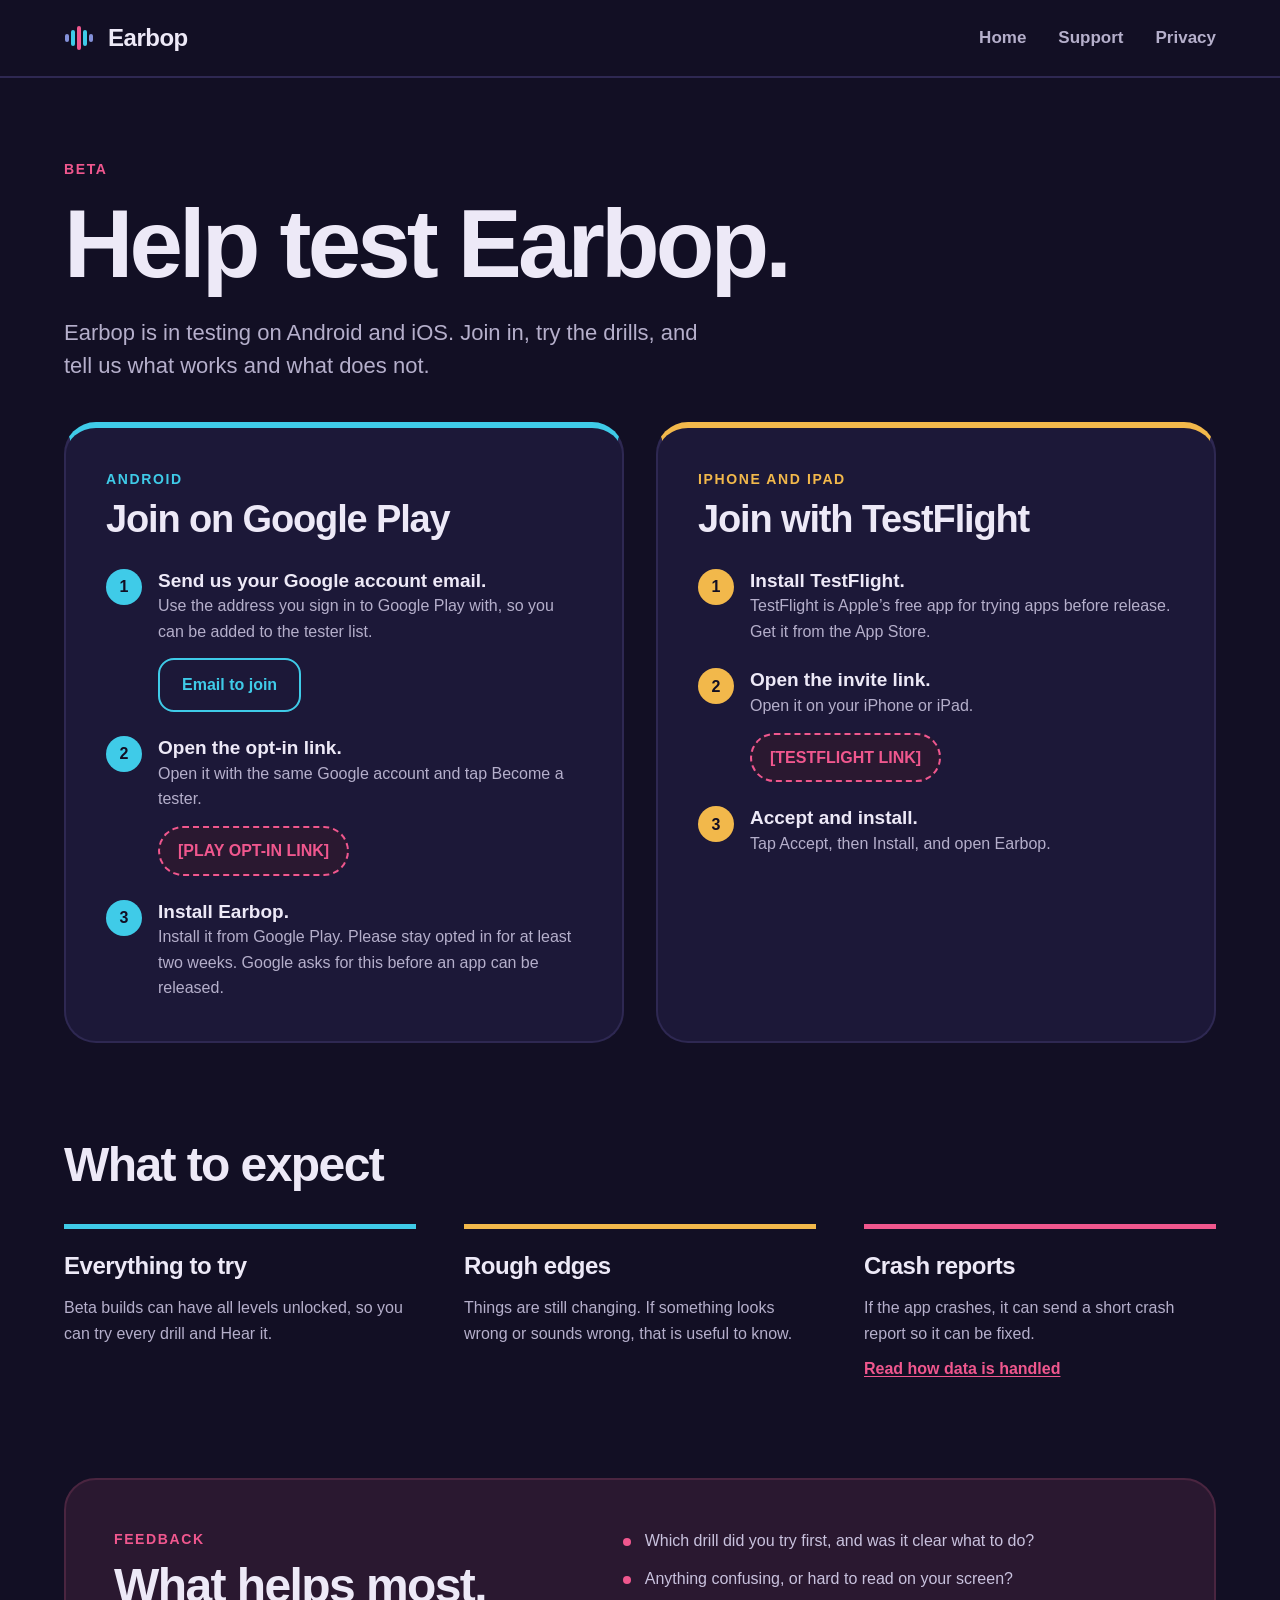
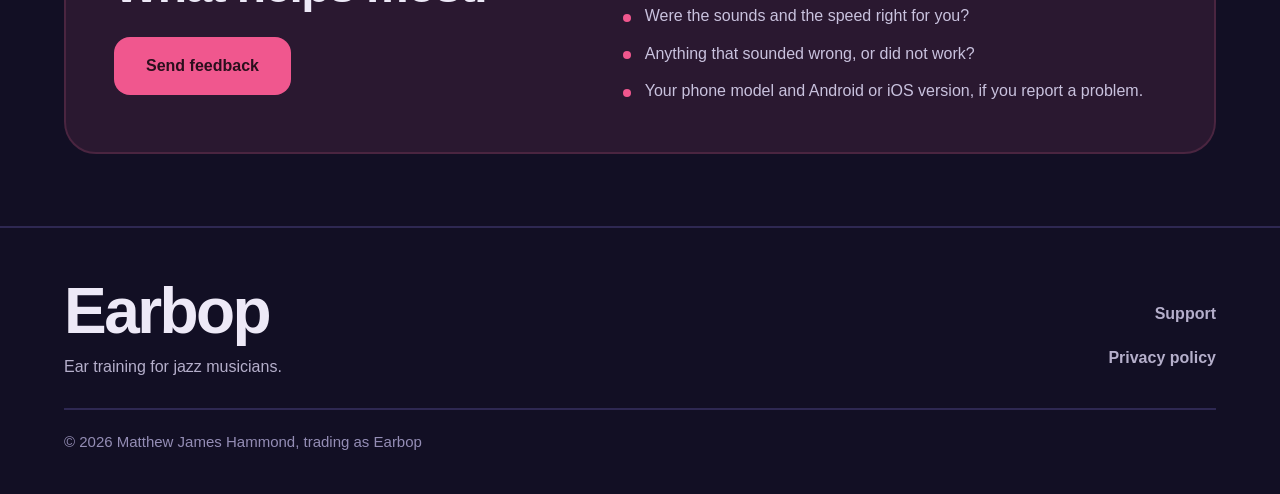
==== beta/index.html @ 89bf7027 "Build the full Earbop site: landing, beta, support, 404, shared shell New dark design (Lead sheet) w" ====
<!doctype html>
<html lang="en-GB">
<head>
<meta charset="utf-8">
<meta name="viewport" content="width=device-width, initial-scale=1">
<meta http-equiv="Content-Security-Policy" content="default-src 'none'; style-src 'self'; img-src 'self'; base-uri 'none'; form-action 'none'">
<meta name="referrer" content="no-referrer">
<meta name="robots" content="noindex">
<title>Join the Earbop beta</title>
<meta name="description" content="Help test Earbop, an ear-training app for jazz musicians, on Android and iPhone.">
<link rel="canonical" href="https://earbop.github.io/beta/">
<link rel="icon" href="/favicon.ico" sizes="any">
<link rel="icon" type="image/png" sizes="32x32" href="/assets/favicon-32.png">
<link rel="apple-touch-icon" href="/assets/apple-touch-icon.png">
<meta property="og:title" content="Join the Earbop beta">
<meta property="og:description" content="Help test Earbop, an ear-training app for jazz musicians, on Android and iPhone.">
<meta property="og:type" content="website">
<meta property="og:url" content="https://earbop.github.io/beta/">
<meta property="og:image" content="https://earbop.github.io/img/og-feature.png">
<meta name="twitter:card" content="summary_large_image">
<link rel="stylesheet" href="/css/site.css">
</head>
<body>
<a class="skip" href="#main">Skip to content</a>
<header class="site-header">
<div class="wrap">
<a class="brand" href="/"><svg width="32" height="30" viewBox="0 0 32 30" aria-hidden="true"><rect x="1" y="11" width="4" height="8" rx="2" fill="#8390D9"/><rect x="7" y="7" width="4" height="16" rx="2" fill="#3FCBE8"/><rect x="13" y="3" width="4" height="24" rx="2" fill="#F0578E"/><rect x="19" y="7" width="4" height="16" rx="2" fill="#3FCBE8"/><rect x="25" y="11" width="4" height="8" rx="2" fill="#8390D9"/></svg><span>Earbop</span></a>
<nav class="nav-desktop" aria-label="Main">
<a href="/">Home</a>
<a href="/support/">Support</a>
<a href="/privacy/">Privacy</a>
</nav>
<details class="menu">
<summary aria-label="Menu"><span class="menu-bars"></span></summary>
<nav class="menu-panel" aria-label="Main">
<a href="/">Home</a>
<a href="/support/">Support</a>
<a href="/privacy/">Privacy</a>
</nav>
</details>
</div>
</header>
<main id="main">
<div class="wrap page-top">
<p class="eyebrow c-pink">Beta</p>
<h1 class="page-h1">Help test Earbop.</h1>
<p class="lead">Earbop is in testing on Android and iOS. Join in, try the drills, and tell us what works and what does not.</p>

<div class="cards-2">
<section class="card beta-card c-cyan" aria-labelledby="android-h">
<p class="eyebrow">Android</p>
<h2 id="android-h">Join on Google Play</h2>
<ol class="how how-cyan">
<li><strong>Send us your Google account email.</strong><span>Use the address you sign in to Google Play with, so you can be added to the tester list.</span><br><a class="btn btn-outline c-cyan" href="mailto:matthewhammond@outlook.com?subject=Earbop%20beta%20tester">Email to join</a></li>
<li><strong>Open the opt-in link.</strong><span>Open it with the same Google account and tap Become a tester.</span><br><span class="link-pill placeholder">[PLAY OPT-IN LINK]</span></li>
<li><strong>Install Earbop.</strong><span>Install it from Google Play. Please stay opted in for at least two weeks. Google asks for this before an app can be released.</span></li>
</ol>
</section>
<section class="card beta-card c-amber" aria-labelledby="iphone-h">
<p class="eyebrow">iPhone and iPad</p>
<h2 id="iphone-h">Join with TestFlight</h2>
<ol class="how how-amber">
<li><strong>Install TestFlight.</strong><span>TestFlight is Apple&rsquo;s free app for trying apps before release. Get it from the App Store.</span></li>
<li><strong>Open the invite link.</strong><span>Open it on your iPhone or iPad.</span><br><span class="link-pill placeholder">[TESTFLIGHT LINK]</span></li>
<li><strong>Accept and install.</strong><span>Tap Accept, then Install, and open Earbop.</span></li>
</ol>
</section>
</div>
</div>

<section class="wrap page-section" aria-labelledby="expect-h">
<h2 class="section-h2" id="expect-h">What to expect</h2>
<div class="expect">
<div class="c-cyan"><h3>Everything to try</h3><p>Beta builds can have all levels unlocked, so you can try every drill and Hear it.</p></div>
<div class="c-amber"><h3>Rough edges</h3><p>Things are still changing. If something looks wrong or sounds wrong, that is useful to know.</p></div>
<div class="c-pink"><h3>Crash reports</h3><p>If the app crashes, it can send a short crash report so it can be fixed.</p><a class="more" href="/privacy/#crash-reports">Read how data is handled</a></div>
</div>
</section>

<section class="wrap" aria-labelledby="feedback-h">
<div class="tint feedback">
<div>
<p class="eyebrow c-pink">Feedback</p>
<h2 id="feedback-h">What helps most.</h2>
<a class="btn btn-primary" href="mailto:matthewhammond@outlook.com?subject=Earbop%20beta%20feedback">Send feedback</a>
</div>
<ul>
<li>Which drill did you try first, and was it clear what to do?</li>
<li>Anything confusing, or hard to read on your screen?</li>
<li>Were the sounds and the speed right for you?</li>
<li>Anything that sounded wrong, or did not work?</li>
<li>Your phone model and Android or iOS version, if you report a problem.</li>
</ul>
</div>
</section>
</main>
<footer class="site-footer">
<div class="wrap">
<div class="footer-top">
<div>
<span class="footer-word">Earbop</span>
<p class="footer-about">Ear training for jazz musicians.</p>
</div>
<nav class="footer-links" aria-label="Footer">
<a href="/support/">Support</a>
<a href="/privacy/">Privacy policy</a>
</nav>
</div>
<p class="footer-legal">&copy; 2026 Matthew James Hammond, trading as Earbop</p>
</div>
</footer>
</body>
</html>
---- css/site.css ----
/* Earbop site. One stylesheet, system fonts, no third-party requests, no inline styles (the CSP blocks them). */

:root {
  color-scheme: dark;

  --bg: #120f24;
  --surface: #1c1838;
  --border: #2e2852;
  --text: #ede9f7;
  --text-muted: #b5afcb;
  --text-subtle: #948db5;

  /* The four accents carry meaning: cyan = intervals, amber = chords, pink = enclosures, periwinkle = progressions. */
  --pink: #f0578e;
  --amber: #f2b84b;
  --cyan: #3fcbe8;
  --periwinkle: #8390d9;

  --tint-bg: #2a1830;
  --tint-border: #4a2540;
  --tint-text: #c9c2de;

  --on-pink: #2a0f1c;
  --on-pink-strong: #120f24;
  --on-pink-eyebrow: #4a0f28;

  --mark-bg: #4a3a12;
  --mark-text: #ffe9a8;

  --gutter: 16px;
  --radius-card: 24px;
  --font: -apple-system, BlinkMacSystemFont, "Segoe UI", Roboto, "Helvetica Neue", Arial, sans-serif;
}

@media (min-width: 720px) {
  :root {
    --gutter: 64px;
    --radius-card: 32px;
  }
}

* { box-sizing: border-box; }

html { -webkit-text-size-adjust: 100%; text-size-adjust: 100%; }

body {
  margin: 0;
  background: var(--bg);
  color: var(--text-muted);
  font: 400 1rem/1.6 var(--font);
  display: flex;
  flex-direction: column;
  min-height: 100vh;
  min-height: 100dvh;
}

main { flex: 1; }

img { display: block; max-width: 100%; height: auto; }

h1, h2, h3, p, ul, ol { margin: 0; }
ul, ol { padding: 0; list-style: none; }

a { color: var(--pink); text-underline-offset: 0.15em; overflow-wrap: anywhere; }
a:hover { text-decoration-thickness: 2px; }

a:focus-visible,
summary:focus-visible,
.skip:focus-visible {
  outline: 3px solid var(--pink);
  outline-offset: 3px;
  border-radius: 4px;
}

.skip {
  position: absolute;
  left: -9999px;
  top: 0;
  z-index: 20;
  background: var(--pink);
  color: var(--on-pink);
  font-weight: 800;
  padding: 12px 20px;
}
.skip:focus { left: 0; }

.wrap {
  width: 100%;
  max-width: 1280px;
  margin: 0 auto;
  padding-left: var(--gutter);
  padding-right: var(--gutter);
}

/* Placeholders that must be replaced before a page goes live. */
mark {
  background: var(--mark-bg);
  color: var(--mark-text);
  padding: 0.05em 0.3em;
  border-radius: 0.25em;
}

/* ---------- Header and navigation ---------- */

.site-header {
  position: relative;
  z-index: 10;
  border-bottom: 2px solid var(--border);
}
.site-header .wrap {
  display: flex;
  align-items: center;
  justify-content: space-between;
  gap: 16px;
  min-height: 76px;
}

.brand {
  display: inline-flex;
  align-items: center;
  gap: 12px;
  min-height: 44px;
  color: var(--text);
  font-size: 1.5rem;
  font-weight: 800;
  letter-spacing: -0.02em;
  text-decoration: none;
}
.brand:hover { color: var(--pink); }

.nav-desktop { display: none; align-items: center; gap: 32px; }
.nav-desktop a {
  display: inline-flex;
  align-items: center;
  min-height: 44px;
  color: var(--text-muted);
  font-size: 1.0625rem;
  font-weight: 600;
  text-decoration: none;
}
.nav-desktop a:hover { color: var(--text); }
.nav-desktop a[aria-current="page"] {
  color: var(--text);
  text-decoration: underline;
  text-decoration-color: var(--pink);
  text-decoration-thickness: 3px;
  text-underline-offset: 8px;
}

.pill {
  display: inline-block;
  border: 2px solid var(--border);
  background: var(--surface);
  color: var(--text);
  border-radius: 999px;
  padding: 6px 16px;
  font-size: 0.875rem;
  font-weight: 700;
}

/* Phone menu: <details> works with no JavaScript. */
.menu summary {
  display: flex;
  align-items: center;
  justify-content: center;
  width: 44px;
  height: 44px;
  border: 2px solid var(--border);
  border-radius: 12px;
  background: var(--surface);
  cursor: pointer;
  list-style: none;
}
.menu summary::-webkit-details-marker { display: none; }
.menu-bars,
.menu-bars::before,
.menu-bars::after {
  display: block;
  width: 20px;
  height: 3px;
  border-radius: 2px;
  background: var(--text);
}
.menu-bars { position: relative; }
.menu-bars::before,
.menu-bars::after { content: ""; position: absolute; left: 0; }
.menu-bars::before { top: -7px; }
.menu-bars::after { top: 7px; }
.menu[open] .menu-bars { background: transparent; }
.menu[open] .menu-bars::before { top: 0; transform: rotate(45deg); }
.menu[open] .menu-bars::after { top: 0; transform: rotate(-45deg); }

.menu-panel {
  position: absolute;
  left: 0;
  right: 0;
  top: 100%;
  background: var(--surface);
  border-bottom: 2px solid var(--border);
  padding: 8px var(--gutter) 16px;
}
.menu-panel a {
  display: flex;
  align-items: center;
  min-height: 48px;
  color: var(--text);
  font-size: 1.125rem;
  font-weight: 600;
  text-decoration: none;
}
.menu-panel a[aria-current="page"] { color: var(--pink); }

@media (min-width: 720px) {
  .nav-desktop { display: flex; }
  .menu { display: none; }
}

/* ---------- Footer ---------- */

.site-footer { border-top: 2px solid var(--border); margin-top: 72px; }
.site-footer .wrap { padding-top: 48px; padding-bottom: 40px; }
.footer-top { display: flex; flex-wrap: wrap; gap: 28px 48px; justify-content: space-between; align-items: flex-end; }
.footer-word {
  display: block;
  color: var(--text);
  font-size: clamp(48px, 5vw, 64px);
  line-height: 1.1;
  font-weight: 800;
  letter-spacing: -0.04em;
}
.footer-about { margin-top: 8px; max-width: 34ch; }
.footer-links { display: flex; flex-wrap: wrap; gap: 4px 28px; }
.footer-links a {
  display: inline-flex;
  align-items: center;
  min-height: 44px;
  color: var(--text-muted);
  font-weight: 600;
  text-decoration: none;
}
.footer-links a:hover { color: var(--text); text-decoration: underline; }
.footer-legal {
  margin-top: 28px;
  padding-top: 20px;
  border-top: 2px solid var(--border);
  color: var(--text-subtle);
  font-size: 0.9375rem;
}

@media (min-width: 720px) {
  .footer-links { flex-direction: column; align-items: flex-end; gap: 0; }
}

/* ---------- Shared type ---------- */

.eyebrow {
  font-size: 0.75rem;
  font-weight: 800;
  letter-spacing: 0.12em;
  text-transform: uppercase;
  color: var(--text-subtle);
}
@media (min-width: 720px) { .eyebrow { font-size: 0.875rem; letter-spacing: 0.115em; } }

.c-cyan { color: var(--cyan); }
.c-amber { color: var(--amber); }
.c-pink { color: var(--pink); }
.c-peri { color: var(--periwinkle); }

.page-h1 {
  color: var(--text);
  font-size: clamp(56px, 7.5vw, 96px);
  line-height: 1;
  font-weight: 800;
  letter-spacing: -0.04em;
  margin-top: 16px;
}
.lead { font-size: 1.125rem; line-height: 1.5; color: var(--text-muted); max-width: 40rem; margin-top: 24px; }
@media (min-width: 720px) { .lead { font-size: 1.375rem; } }

.section-h2 {
  color: var(--text);
  font-size: clamp(34px, 4vw, 48px);
  line-height: 1.1;
  font-weight: 800;
  letter-spacing: -0.033em;
}

.section { padding-top: 64px; }
@media (min-width: 720px) { .section { padding-top: 112px; } }
.page-top { padding-top: 48px; }
@media (min-width: 720px) { .page-top { padding-top: 80px; } }
.page-section { padding-top: 64px; }
@media (min-width: 720px) { .page-section { padding-top: 96px; } }

.card {
  background: var(--surface);
  border: 2px solid var(--border);
  border-radius: var(--radius-card);
}

/* ---------- Buttons ---------- */

.btn {
  display: inline-flex;
  align-items: center;
  justify-content: center;
  min-height: 48px;
  padding: 14px 30px;
  border-radius: 16px;
  border: 2px solid transparent;
  font-size: 1rem;
  font-weight: 800;
  text-decoration: none;
  text-align: center;
}
.btn-primary { background: var(--pink); color: var(--on-pink); }
.btn-primary:hover { filter: brightness(1.08); text-decoration: none; }
.btn-secondary { background: var(--surface); border-color: var(--border); color: var(--text); }
.btn-secondary:hover { border-color: var(--text-subtle); text-decoration: none; }
.btn-outline { border-color: currentColor; background: transparent; padding: 12px 22px; }
.btn-outline.c-cyan:hover { background: rgba(63, 203, 232, 0.12); text-decoration: none; }
.btn-outline.c-amber:hover { background: rgba(242, 184, 75, 0.12); text-decoration: none; }

/* ---------- Home: hero ---------- */

.hero { display: flex; flex-wrap: wrap; gap: 48px 56px; align-items: center; padding-top: 40px; }
@media (min-width: 720px) { .hero { padding-top: 72px; } }
.hero-text { flex: 1 1 380px; min-width: 0; }
.hero-stage { flex: 1 1 380px; min-width: 0; }

.home-h1 {
  color: var(--text);
  font-size: clamp(68px, 9vw, 112px);
  line-height: 0.98;
  font-weight: 800;
  letter-spacing: -0.037em;
  margin-top: 20px;
}
.home-h1 span { display: block; }

.hero .lead { max-width: 32.5rem; }

.stores { display: flex; flex-direction: column; gap: 12px; margin-top: 32px; }
@media (min-width: 720px) { .stores { flex-direction: row; flex-wrap: wrap; } }
.store {
  display: block;
  min-width: 180px;
  padding: 14px 26px;
  border-radius: 16px;
  border: 2px solid var(--border);
  background: var(--surface);
  color: var(--text);
}
.store-pink { background: var(--pink); border-color: var(--pink); color: var(--on-pink); }
.store small { display: block; font-size: 0.75rem; font-weight: 700; letter-spacing: 0.08em; text-transform: uppercase; }
.store strong { display: block; font-size: 1.3125rem; font-weight: 800; line-height: 1.3; }

.stage {
  position: relative;
  overflow: hidden;
  height: 340px;
  background: var(--surface);
  border: 2px solid var(--border);
  border-radius: 28px;
}
@media (min-width: 720px) { .stage { height: 600px; border-radius: 40px; } }
.stage::before {
  content: "";
  position: absolute;
  top: -120px;
  right: -120px;
  width: 420px;
  height: 420px;
  background: radial-gradient(circle, rgba(240, 87, 142, 0.28), rgba(240, 87, 142, 0) 68%);
}
.shots {
  position: relative;
  display: flex;
  justify-content: center;
  gap: 3%;
  padding: 0 4%;
}
.shot {
  width: 29.5%;
  max-width: 220px;
  border: 2px solid var(--border);
  border-radius: 16px;
}
@media (min-width: 720px) { .shot { border-radius: 26px; } }
.shot:nth-child(1) { margin-top: 28px; }
.shot:nth-child(2) { margin-top: 54px; }
.shot:nth-child(3) { margin-top: 80px; }
@media (min-width: 720px) {
  .shot:nth-child(1) { margin-top: 110px; }
  .shot:nth-child(2) { margin-top: 190px; }
  .shot:nth-child(3) { margin-top: 270px; }
}

/* ---------- Home: chord strip ---------- */

.strip {
  margin-top: 64px;
  border-top: 2px solid var(--border);
  border-bottom: 2px solid var(--border);
  padding: 20px 0;
}
@media (min-width: 720px) { .strip { margin-top: 112px; padding: 28px 0; } }
.strip-list {
  display: flex;
  flex-wrap: wrap;
  justify-content: center;
  gap: 4px 36px;
  font-size: 1.75rem;
  line-height: 1.4;
  font-weight: 800;
  color: var(--text-subtle);
}
@media (min-width: 720px) { .strip-list { font-size: 2.5rem; gap: 6px 52px; } }
.strip-list .hide-phone { display: none; }
@media (min-width: 720px) { .strip-list .hide-phone { display: inline; } }

/* ---------- Home: how it works ---------- */

.steps { display: grid; gap: 40px; margin-top: 36px; }
@media (min-width: 720px) { .steps { grid-template-columns: repeat(3, 1fr); gap: 48px; margin-top: 48px; } }
.step { border-top: 5px solid currentColor; padding-top: 18px; }
@media (min-width: 720px) { .step { border-top-width: 6px; } }
.step-num { font-size: 1.125rem; font-weight: 800; letter-spacing: 0.04em; }
.step h3 { color: var(--text); font-size: 1.875rem; line-height: 1.1; font-weight: 800; letter-spacing: -0.03em; margin-top: 6px; }
.step p { color: var(--text-muted); margin-top: 12px; }

/* ---------- Home: drills ---------- */

.drills { margin-top: 28px; }
.drill {
  display: grid;
  gap: 6px;
  padding: 24px 0;
  border-bottom: 2px solid var(--border);
}
.drill-name { font-size: 1.875rem; line-height: 1.15; font-weight: 800; letter-spacing: -0.03em; }
.drill-label { font-size: 0.875rem; font-weight: 700; letter-spacing: 0.04em; color: var(--text-subtle); }
.drill-desc { color: var(--text-muted); margin-top: 6px; }
@media (min-width: 720px) {
  .drill {
    grid-template-columns: minmax(220px, 1fr) minmax(0, 2fr) 150px;
    align-items: baseline;
    gap: 12px 40px;
    padding: 30px 0;
  }
  .drill-name { font-size: 2.375rem; }
  .drill-desc { order: 2; margin-top: 0; font-size: 1.1875rem; }
  .drill-label { order: 3; text-align: right; }
}

/* ---------- Home: Hear it band ---------- */

.band {
  margin-top: 64px;
  background: var(--pink);
  color: var(--on-pink);
  overflow: hidden;
}
@media (min-width: 720px) { .band { margin-top: 112px; } }
.band .wrap { display: flex; flex-wrap: wrap; gap: 32px 48px; align-items: flex-start; padding-top: 48px; }
@media (min-width: 720px) { .band .wrap { padding-top: 72px; min-height: 680px; } }
.band-text { flex: 1 1 420px; min-width: 0; padding-bottom: 8px; }
@media (min-width: 720px) { .band-text { padding-bottom: 72px; } }
.band .eyebrow { color: var(--on-pink-eyebrow); }
.band h2 {
  color: var(--on-pink-strong);
  font-size: clamp(44px, 5.9vw, 76px);
  line-height: 1;
  font-weight: 800;
  letter-spacing: -0.04em;
  margin-top: 16px;
}
.band p { color: var(--on-pink); font-size: 1.0625rem; line-height: 1.55; max-width: 34rem; margin-top: 20px; }
@media (min-width: 720px) { .band p { font-size: 1.25rem; } }

.compare { display: flex; align-items: center; gap: 12px; margin-top: 28px; }
@media (min-width: 720px) { .compare { gap: 18px; margin-top: 36px; } }
.chip {
  background: var(--bg);
  border-radius: 16px;
  padding: 14px 18px;
  min-width: 0;
}
@media (min-width: 720px) { .chip { border-radius: 20px; padding: 18px 26px; } }
.chip-name { display: block; color: var(--text); font-size: 2.125rem; line-height: 1.1; font-weight: 800; letter-spacing: -0.03em; }
.chip-notes { display: block; color: var(--text-muted); font-size: 0.8125rem; font-weight: 700; margin-top: 4px; white-space: nowrap; }
@media (min-width: 720px) {
  .chip-name { font-size: 3.375rem; }
  .chip-notes { font-size: 0.9375rem; }
}
.chip-notes .changed { color: var(--amber); }
.compare svg { flex: none; width: 26px; height: auto; }
@media (min-width: 720px) { .compare svg { width: 34px; } }

.band-shot { flex: 0 1 340px; margin: 0 auto; }
.band-shot img {
  width: 250px;
  border: 3px solid var(--bg);
  border-radius: 30px;
  box-shadow: 0 30px 70px rgba(42, 15, 28, 0.45);
  margin: 8px auto -140px;
}
@media (min-width: 720px) {
  .band-shot { margin: 0; align-self: flex-start; }
  .band-shot img { width: 340px; border-radius: 38px; margin: 8px 0 -90px; transform: rotate(4deg); transform-origin: 50% 90%; }
}

/* ---------- Home: free and pro ---------- */

.duo { display: grid; overflow: hidden; margin-top: 64px; }
@media (min-width: 720px) { .duo { grid-template-columns: 1fr 1fr; margin-top: 112px; } }
.duo-half { padding: 28px 24px; }
@media (min-width: 720px) { .duo-half { padding: 48px; } }
.duo-half + .duo-half { border-top: 2px solid var(--border); }
@media (min-width: 720px) { .duo-half + .duo-half { border-top: 0; border-left: 2px solid var(--border); } }
.duo h3 { color: var(--text); font-size: 1.875rem; line-height: 1.1; font-weight: 800; letter-spacing: -0.03em; margin-top: 10px; }
@media (min-width: 720px) { .duo h3 { font-size: 2.375rem; } }
.duo p { margin-top: 14px; }
.duo .more { display: inline-block; margin-top: 16px; font-weight: 800; }

/* ---------- Beta page ---------- */

.cards-2 { display: grid; gap: 24px; margin-top: 40px; }
@media (min-width: 900px) { .cards-2 { grid-template-columns: 1fr 1fr; gap: 32px; } }
.beta-card { border-top: 6px solid currentColor; padding: 28px 24px 32px; }
@media (min-width: 720px) { .beta-card { padding: 40px; } }
.beta-card h2 { color: var(--text); font-size: 1.875rem; line-height: 1.1; font-weight: 800; letter-spacing: -0.03em; margin-top: 8px; }
@media (min-width: 720px) { .beta-card h2 { font-size: 2.375rem; } }

.how { counter-reset: how; margin-top: 28px; display: grid; gap: 24px; }
.how li { counter-increment: how; position: relative; padding-left: 52px; color: var(--text-muted); }
.how li::before {
  content: counter(how);
  position: absolute;
  left: 0;
  top: 0;
  width: 36px;
  height: 36px;
  border-radius: 50%;
  background: var(--how);
  color: var(--bg);
  display: grid;
  place-items: center;
  font-weight: 800;
}
.how strong { display: block; color: var(--text); font-size: 1.1875rem; line-height: 1.3; }
.how .btn, .how .link-pill { margin-top: 14px; }
.how-cyan { --how: var(--cyan); }
.how-amber { --how: var(--amber); }
.beta-card .eyebrow { color: inherit; }

.link-pill {
  display: inline-block;
  padding: 10px 18px;
  border-radius: 999px;
  border: 2px solid var(--pink);
  background: var(--surface);
  color: var(--pink);
  font-weight: 700;
  text-decoration: none;
}
.link-pill:hover { background: var(--tint-bg); }
.link-pill.placeholder { border-style: dashed; background: var(--tint-bg); }

.expect { display: grid; gap: 36px; margin-top: 32px; }
@media (min-width: 720px) { .expect { grid-template-columns: repeat(3, 1fr); gap: 48px; } }
.expect > div { border-top: 5px solid currentColor; padding-top: 18px; }
.expect h3 { color: var(--text); font-size: 1.5rem; font-weight: 800; letter-spacing: -0.02em; }
.expect p { margin-top: 10px; color: var(--text-muted); }
.expect .more { display: inline-block; margin-top: 10px; font-weight: 800; }

.tint {
  background: var(--tint-bg);
  border: 2px solid var(--tint-border);
  border-radius: var(--radius-card);
  color: var(--tint-text);
}
.feedback { display: grid; gap: 28px; padding: 28px 24px; margin-top: 64px; }
@media (min-width: 900px) { .feedback { grid-template-columns: 1fr 1.2fr; gap: 56px; padding: 48px; margin-top: 96px; } }
.feedback h2 { color: var(--text); font-size: clamp(34px, 4vw, 48px); line-height: 1.1; font-weight: 800; letter-spacing: -0.033em; margin: 10px 0 24px; }
.feedback ul { display: grid; gap: 12px; }
.feedback li { position: relative; padding-left: 22px; }
.feedback li::before { content: ""; position: absolute; left: 0; top: 0.65em; width: 8px; height: 8px; border-radius: 50%; background: var(--pink); }

/* ---------- Support page ---------- */

.contact { display: grid; margin-top: 40px; overflow: hidden; }
@media (min-width: 720px) { .contact { grid-template-columns: 1.2fr 1fr; } }
.contact-half { padding: 28px 24px; }
@media (min-width: 720px) { .contact-half { padding: 44px; } }
.contact-half + .contact-half { border-top: 2px solid var(--border); }
@media (min-width: 720px) { .contact-half + .contact-half { border-top: 0; border-left: 2px solid var(--border); } }
.contact h2 { color: var(--text); font-size: clamp(22px, 3vw, 34px); line-height: 1.2; font-weight: 800; letter-spacing: -0.02em; margin-top: 10px; overflow-wrap: anywhere; }
.contact p { margin-top: 12px; }
.contact .btn { margin-top: 24px; }
.bullets { display: grid; gap: 10px; margin-top: 16px; }
.bullets li { position: relative; padding-left: 22px; }
.bullets li::before { content: ""; position: absolute; left: 0; top: 0.65em; width: 8px; height: 8px; border-radius: 50%; background: var(--amber); }

.faq { margin-top: 28px; }
.faq-row { display: grid; gap: 8px; padding: 24px 0; border-bottom: 2px solid var(--border); }
.faq-row h3 { font-size: 1.375rem; line-height: 1.25; font-weight: 800; letter-spacing: -0.02em; }
@media (min-width: 720px) {
  .faq-row { grid-template-columns: minmax(240px, 1fr) 2fr; gap: 48px; padding: 30px 0; }
  .faq-row h3 { font-size: 1.625rem; }
}
.data-panel { padding: 28px 24px; margin-top: 64px; }
@media (min-width: 720px) { .data-panel { padding: 48px; margin-top: 96px; } }
.data-panel h2 { color: var(--text); font-size: clamp(34px, 4vw, 48px); line-height: 1.1; font-weight: 800; letter-spacing: -0.033em; margin: 10px 0 16px; }
.data-panel p { max-width: 46rem; }
.data-panel .more { display: inline-block; margin-top: 16px; font-weight: 800; }

/* ---------- 404 ---------- */

.actions { display: flex; flex-wrap: wrap; gap: 12px; margin-top: 32px; }

/* ---------- Privacy policy body (kept as it was; only the page shell changed) ---------- */

.prose { max-width: 42rem; padding-top: 32px; padding-bottom: 24px; }
.prose h1 { color: var(--text); font-size: 2rem; line-height: 1.25; margin: 0 0 0.5rem; }
.prose h2 { color: var(--text); font-size: 1.3rem; line-height: 1.3; margin: 2.25rem 0 0.5rem; }
.prose h3 { color: var(--text); font-size: 1.1rem; line-height: 1.35; margin: 1.5rem 0 0.25rem; }
.prose p, .prose ul { margin: 0.75rem 0; }
.prose ul { padding-left: 1.4rem; list-style: disc; }
.prose li { margin: 0.35rem 0; }
.prose .meta { color: var(--text-muted); }
.prose strong { color: var(--text); }

/* A redirect page has no shell. */
.bare { max-width: 42rem; margin: 0 auto; padding: 2rem 1.25rem; }
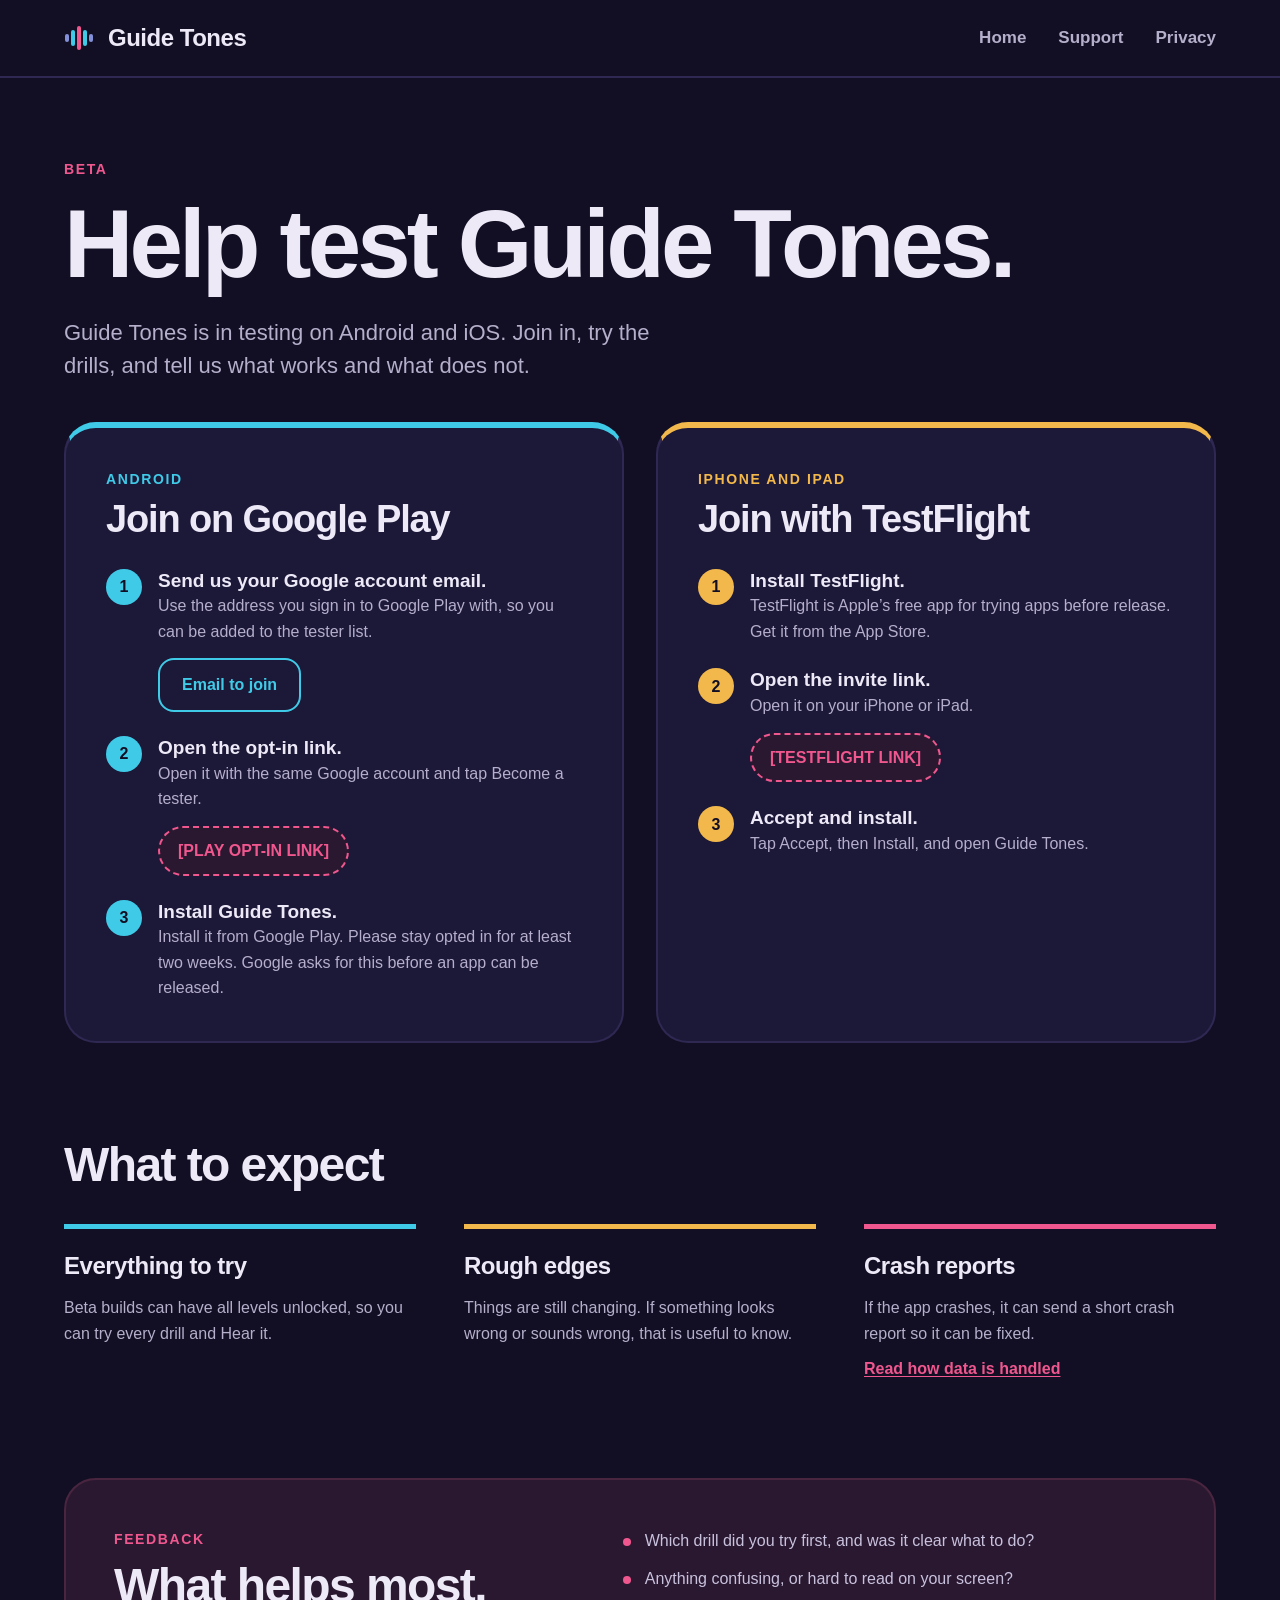
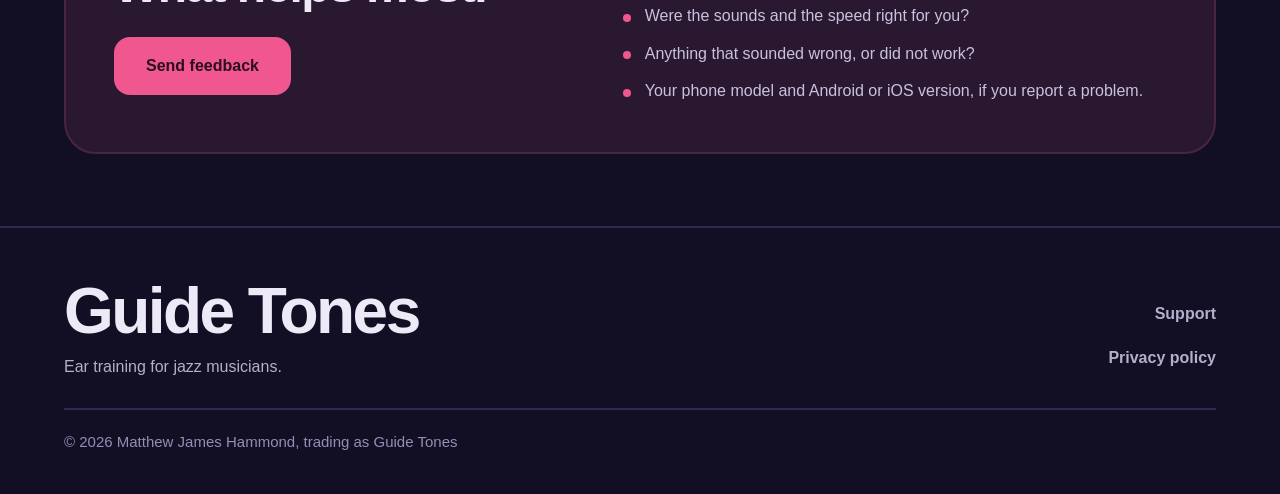
==== commit ac285649: "Rename the site to Guide Tones and serve it at guidetones.github.io All pages, metadata, mailto subj" ====
--- a/beta/index.html
+++ b/beta/index.html
@@ -6,25 +6,24 @@
 <meta http-equiv="Content-Security-Policy" content="default-src 'none'; style-src 'self'; img-src 'self'; base-uri 'none'; form-action 'none'">
 <meta name="referrer" content="no-referrer">
 <meta name="robots" content="noindex">
-<title>Join the Earbop beta</title>
-<meta name="description" content="Help test Earbop, an ear-training app for jazz musicians, on Android and iPhone.">
-<link rel="canonical" href="https://earbop.github.io/beta/">
+<title>Join the Guide Tones beta</title>
+<meta name="description" content="Help test Guide Tones, an ear-training app for jazz musicians, on Android and iPhone.">
+<link rel="canonical" href="https://guidetones.github.io/beta/">
 <link rel="icon" href="/favicon.ico" sizes="any">
 <link rel="icon" type="image/png" sizes="32x32" href="/assets/favicon-32.png">
 <link rel="apple-touch-icon" href="/assets/apple-touch-icon.png">
-<meta property="og:title" content="Join the Earbop beta">
-<meta property="og:description" content="Help test Earbop, an ear-training app for jazz musicians, on Android and iPhone.">
+<meta property="og:title" content="Join the Guide Tones beta">
+<meta property="og:description" content="Help test Guide Tones, an ear-training app for jazz musicians, on Android and iPhone.">
 <meta property="og:type" content="website">
-<meta property="og:url" content="https://earbop.github.io/beta/">
-<meta property="og:image" content="https://earbop.github.io/img/og-feature.png">
-<meta name="twitter:card" content="summary_large_image">
+<meta property="og:url" content="https://guidetones.github.io/beta/">
+<meta name="twitter:card" content="summary">
 <link rel="stylesheet" href="/css/site.css">
 </head>
 <body>
 <a class="skip" href="#main">Skip to content</a>
 <header class="site-header">
 <div class="wrap">
-<a class="brand" href="/"><svg width="32" height="30" viewBox="0 0 32 30" aria-hidden="true"><rect x="1" y="11" width="4" height="8" rx="2" fill="#8390D9"/><rect x="7" y="7" width="4" height="16" rx="2" fill="#3FCBE8"/><rect x="13" y="3" width="4" height="24" rx="2" fill="#F0578E"/><rect x="19" y="7" width="4" height="16" rx="2" fill="#3FCBE8"/><rect x="25" y="11" width="4" height="8" rx="2" fill="#8390D9"/></svg><span>Earbop</span></a>
+<a class="brand" href="/"><svg width="32" height="30" viewBox="0 0 32 30" aria-hidden="true"><rect x="1" y="11" width="4" height="8" rx="2" fill="#8390D9"/><rect x="7" y="7" width="4" height="16" rx="2" fill="#3FCBE8"/><rect x="13" y="3" width="4" height="24" rx="2" fill="#F0578E"/><rect x="19" y="7" width="4" height="16" rx="2" fill="#3FCBE8"/><rect x="25" y="11" width="4" height="8" rx="2" fill="#8390D9"/></svg><span>Guide Tones</span></a>
 <nav class="nav-desktop" aria-label="Main">
 <a href="/">Home</a>
 <a href="/support/">Support</a>
@@ -43,17 +42,17 @@
 <main id="main">
 <div class="wrap page-top">
 <p class="eyebrow c-pink">Beta</p>
-<h1 class="page-h1">Help test Earbop.</h1>
-<p class="lead">Earbop is in testing on Android and iOS. Join in, try the drills, and tell us what works and what does not.</p>
+<h1 class="page-h1">Help test Guide Tones.</h1>
+<p class="lead">Guide Tones is in testing on Android and iOS. Join in, try the drills, and tell us what works and what does not.</p>
 
 <div class="cards-2">
 <section class="card beta-card c-cyan" aria-labelledby="android-h">
 <p class="eyebrow">Android</p>
 <h2 id="android-h">Join on Google Play</h2>
 <ol class="how how-cyan">
-<li><strong>Send us your Google account email.</strong><span>Use the address you sign in to Google Play with, so you can be added to the tester list.</span><br><a class="btn btn-outline c-cyan" href="mailto:matthewhammond@outlook.com?subject=Earbop%20beta%20tester">Email to join</a></li>
+<li><strong>Send us your Google account email.</strong><span>Use the address you sign in to Google Play with, so you can be added to the tester list.</span><br><a class="btn btn-outline c-cyan" href="mailto:matthewhammond@outlook.com?subject=Guide%20Tones%20beta%20tester">Email to join</a></li>
 <li><strong>Open the opt-in link.</strong><span>Open it with the same Google account and tap Become a tester.</span><br><span class="link-pill placeholder">[PLAY OPT-IN LINK]</span></li>
-<li><strong>Install Earbop.</strong><span>Install it from Google Play. Please stay opted in for at least two weeks. Google asks for this before an app can be released.</span></li>
+<li><strong>Install Guide Tones.</strong><span>Install it from Google Play. Please stay opted in for at least two weeks. Google asks for this before an app can be released.</span></li>
 </ol>
 </section>
 <section class="card beta-card c-amber" aria-labelledby="iphone-h">
@@ -62,7 +61,7 @@
 <ol class="how how-amber">
 <li><strong>Install TestFlight.</strong><span>TestFlight is Apple&rsquo;s free app for trying apps before release. Get it from the App Store.</span></li>
 <li><strong>Open the invite link.</strong><span>Open it on your iPhone or iPad.</span><br><span class="link-pill placeholder">[TESTFLIGHT LINK]</span></li>
-<li><strong>Accept and install.</strong><span>Tap Accept, then Install, and open Earbop.</span></li>
+<li><strong>Accept and install.</strong><span>Tap Accept, then Install, and open Guide Tones.</span></li>
 </ol>
 </section>
 </div>
@@ -82,7 +81,7 @@
 <div>
 <p class="eyebrow c-pink">Feedback</p>
 <h2 id="feedback-h">What helps most.</h2>
-<a class="btn btn-primary" href="mailto:matthewhammond@outlook.com?subject=Earbop%20beta%20feedback">Send feedback</a>
+<a class="btn btn-primary" href="mailto:matthewhammond@outlook.com?subject=Guide%20Tones%20beta%20feedback">Send feedback</a>
 </div>
 <ul>
 <li>Which drill did you try first, and was it clear what to do?</li>
@@ -98,7 +97,7 @@
 <div class="wrap">
 <div class="footer-top">
 <div>
-<span class="footer-word">Earbop</span>
+<span class="footer-word">Guide Tones</span>
 <p class="footer-about">Ear training for jazz musicians.</p>
 </div>
 <nav class="footer-links" aria-label="Footer">
@@ -106,7 +105,7 @@
 <a href="/privacy/">Privacy policy</a>
 </nav>
 </div>
-<p class="footer-legal">&copy; 2026 Matthew James Hammond, trading as Earbop</p>
+<p class="footer-legal">&copy; 2026 Matthew James Hammond, trading as Guide Tones</p>
 </div>
 </footer>
 </body>
--- a/css/site.css
+++ b/css/site.css
@@ -1,4 +1,4 @@
-/* Earbop site. One stylesheet, system fonts, no third-party requests, no inline styles (the CSP blocks them). */
+/* Guide Tones site. One stylesheet, system fonts, no third-party requests, no inline styles (the CSP blocks them). */
 
 :root {
   color-scheme: dark;
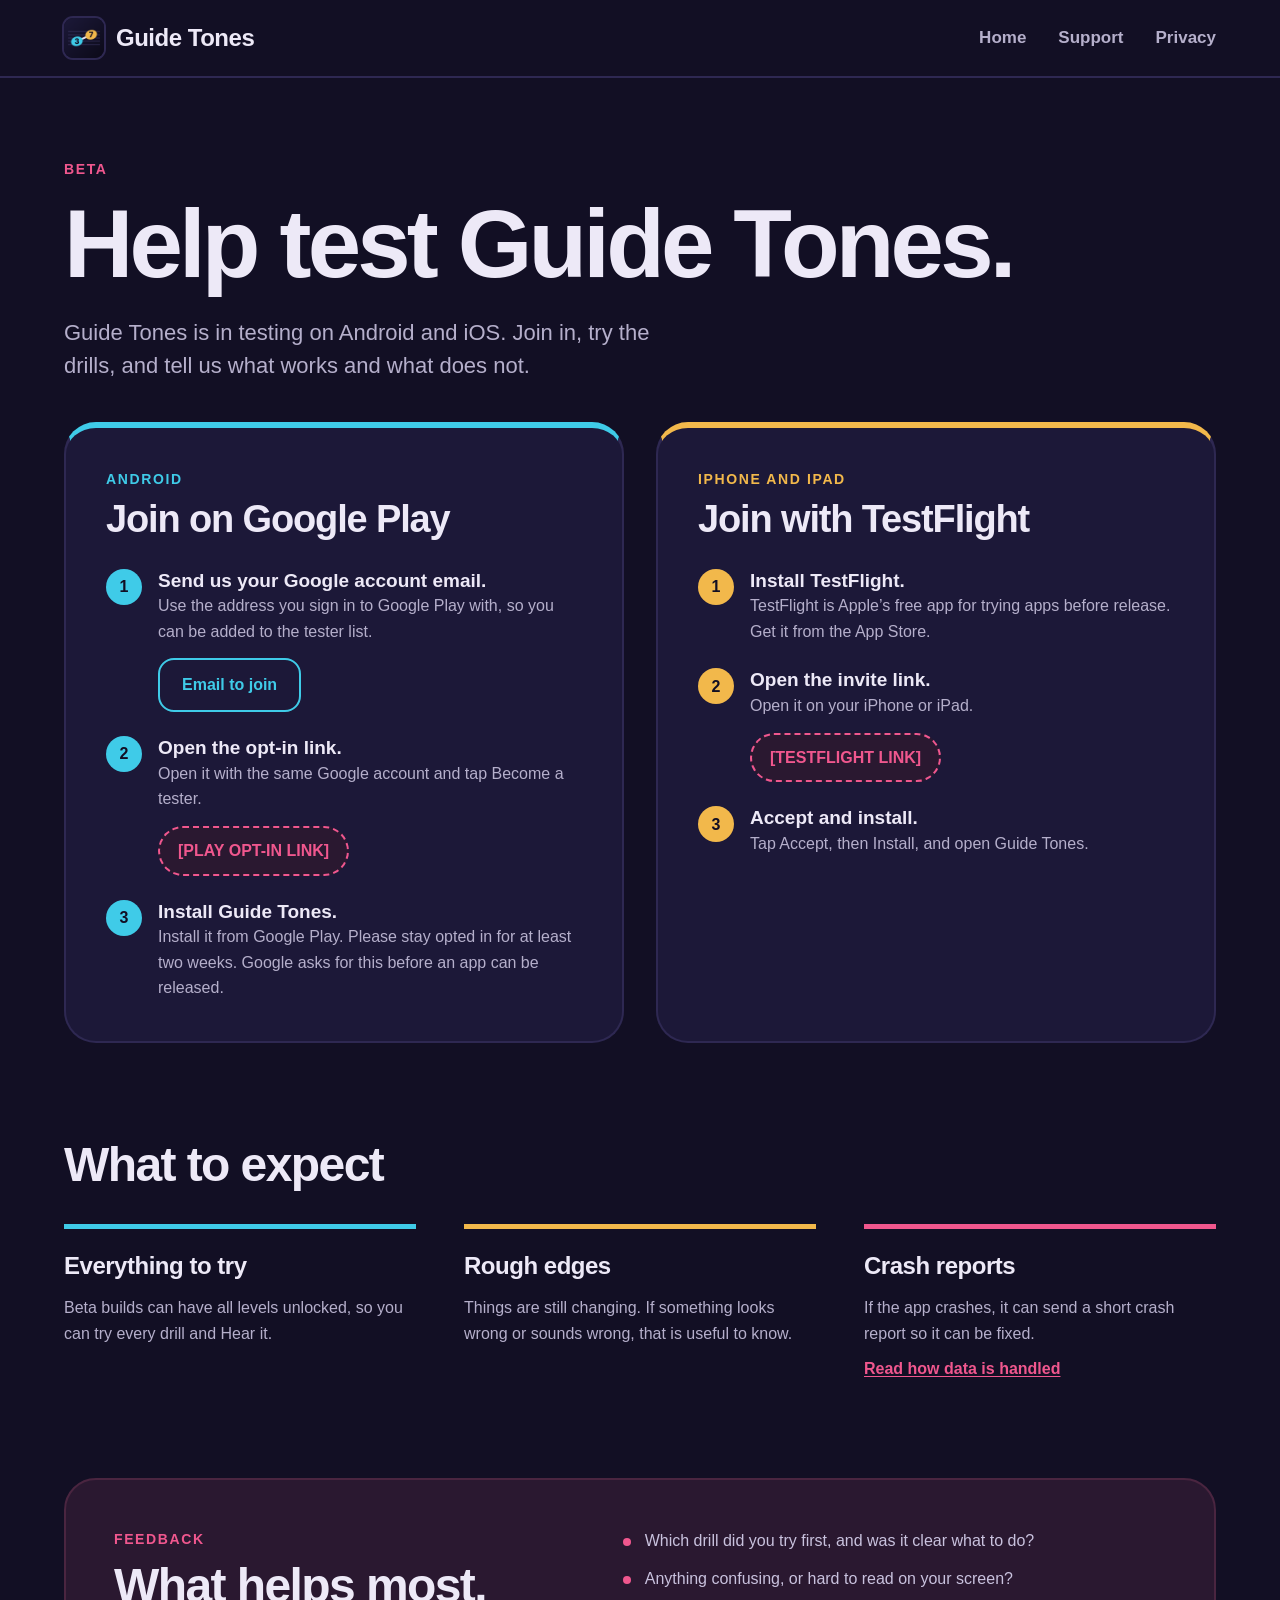
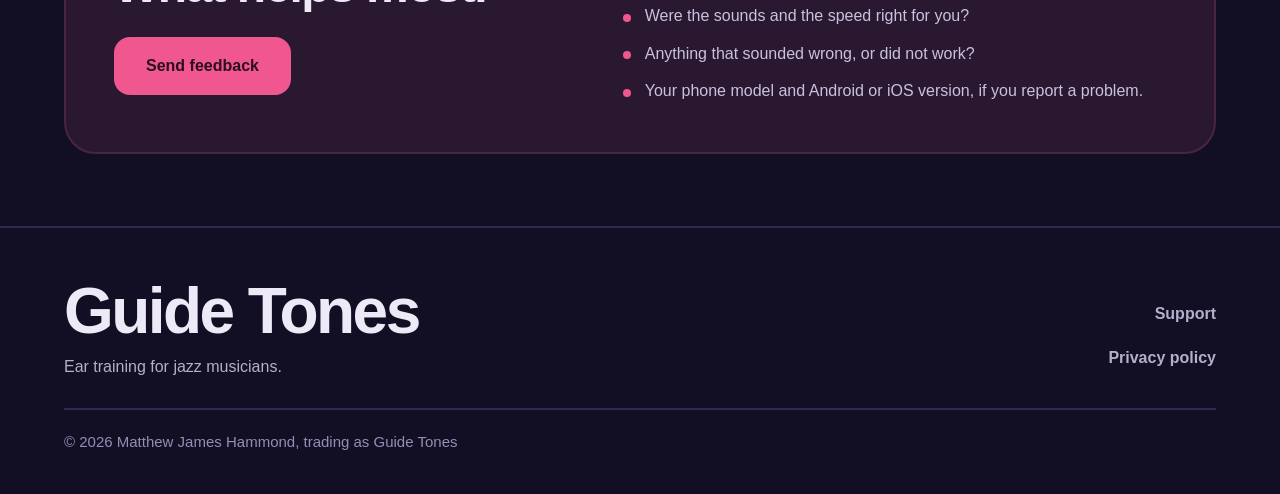
==== commit a34f684f: "Use the Guide Tones icon as the header logo Replaces the five-bar mark on every page.  Co-Authored-B" ====
--- a/beta/index.html
+++ b/beta/index.html
@@ -8,14 +8,14 @@
 <meta name="robots" content="noindex">
 <title>Join the Guide Tones beta</title>
 <meta name="description" content="Help test Guide Tones, an ear-training app for jazz musicians, on Android and iPhone.">
-<link rel="canonical" href="https://guidetones.github.io/beta/">
+<link rel="canonical" href="https://guidetones.app/beta/">
 <link rel="icon" href="/favicon.ico" sizes="any">
 <link rel="icon" type="image/png" sizes="32x32" href="/assets/favicon-32.png">
 <link rel="apple-touch-icon" href="/assets/apple-touch-icon.png">
 <meta property="og:title" content="Join the Guide Tones beta">
 <meta property="og:description" content="Help test Guide Tones, an ear-training app for jazz musicians, on Android and iPhone.">
 <meta property="og:type" content="website">
-<meta property="og:url" content="https://guidetones.github.io/beta/">
+<meta property="og:url" content="https://guidetones.app/beta/">
 <meta name="twitter:card" content="summary">
 <link rel="stylesheet" href="/css/site.css">
 </head>
@@ -23,7 +23,7 @@
 <a class="skip" href="#main">Skip to content</a>
 <header class="site-header">
 <div class="wrap">
-<a class="brand" href="/"><svg width="32" height="30" viewBox="0 0 32 30" aria-hidden="true"><rect x="1" y="11" width="4" height="8" rx="2" fill="#8390D9"/><rect x="7" y="7" width="4" height="16" rx="2" fill="#3FCBE8"/><rect x="13" y="3" width="4" height="24" rx="2" fill="#F0578E"/><rect x="19" y="7" width="4" height="16" rx="2" fill="#3FCBE8"/><rect x="25" y="11" width="4" height="8" rx="2" fill="#8390D9"/></svg><span>Guide Tones</span></a>
+<a class="brand" href="/"><img class="brand-mark" src="/assets/icon-192.png" width="40" height="40" alt=""><span>Guide Tones</span></a>
 <nav class="nav-desktop" aria-label="Main">
 <a href="/">Home</a>
 <a href="/support/">Support</a>
--- a/css/site.css
+++ b/css/site.css
@@ -127,6 +127,7 @@
   text-decoration: none;
 }
 .brand:hover { color: var(--pink); }
+.brand-mark { display: block; flex: none; width: 40px; height: 40px; border-radius: 9px; box-shadow: 0 0 0 2px var(--border); }
 
 .nav-desktop { display: none; align-items: center; gap: 32px; }
 .nav-desktop a {
@@ -359,12 +360,12 @@
 .stage {
   position: relative;
   overflow: hidden;
-  height: 340px;
+  height: 300px;
   background: var(--surface);
   border: 2px solid var(--border);
   border-radius: 28px;
 }
-@media (min-width: 720px) { .stage { height: 600px; border-radius: 40px; } }
+@media (min-width: 720px) { .stage { height: 480px; border-radius: 40px; } }
 .stage::before {
   content: "";
   position: absolute;
@@ -378,23 +379,25 @@
   position: relative;
   display: flex;
   justify-content: center;
+  align-items: flex-start;
   gap: 3%;
   padding: 0 4%;
 }
 .shot {
+  height: auto;
   width: 29.5%;
   max-width: 220px;
   border: 2px solid var(--border);
   border-radius: 16px;
 }
 @media (min-width: 720px) { .shot { border-radius: 26px; } }
-.shot:nth-child(1) { margin-top: 28px; }
-.shot:nth-child(2) { margin-top: 54px; }
-.shot:nth-child(3) { margin-top: 80px; }
-@media (min-width: 720px) {
-  .shot:nth-child(1) { margin-top: 110px; }
-  .shot:nth-child(2) { margin-top: 190px; }
-  .shot:nth-child(3) { margin-top: 270px; }
+.shot:nth-child(1) { margin-top: 24px; }
+.shot:nth-child(2) { margin-top: 48px; }
+.shot:nth-child(3) { margin-top: 72px; }
+@media (min-width: 720px) {
+  .shot:nth-child(1) { margin-top: 50px; }
+  .shot:nth-child(2) { margin-top: 110px; }
+  .shot:nth-child(3) { margin-top: 170px; }
 }
 
 /* ---------- Home: chord strip ---------- */
